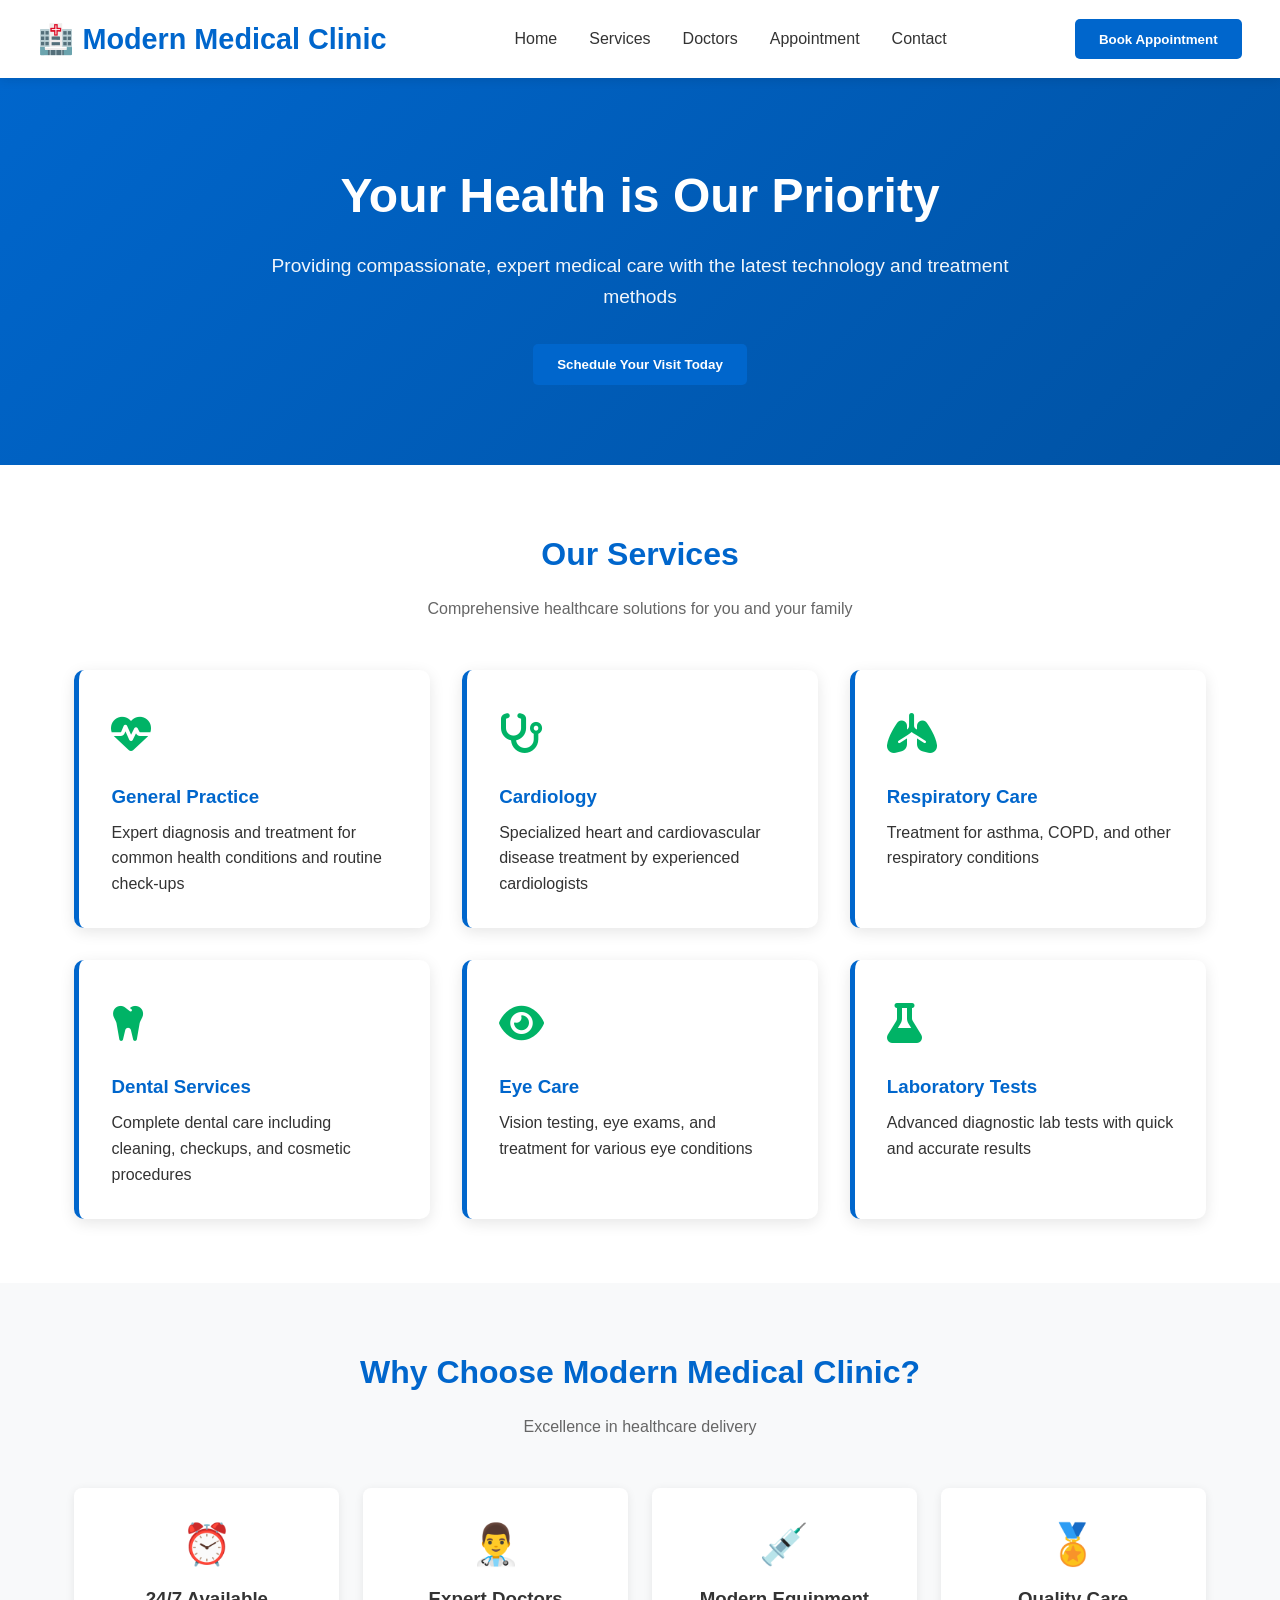
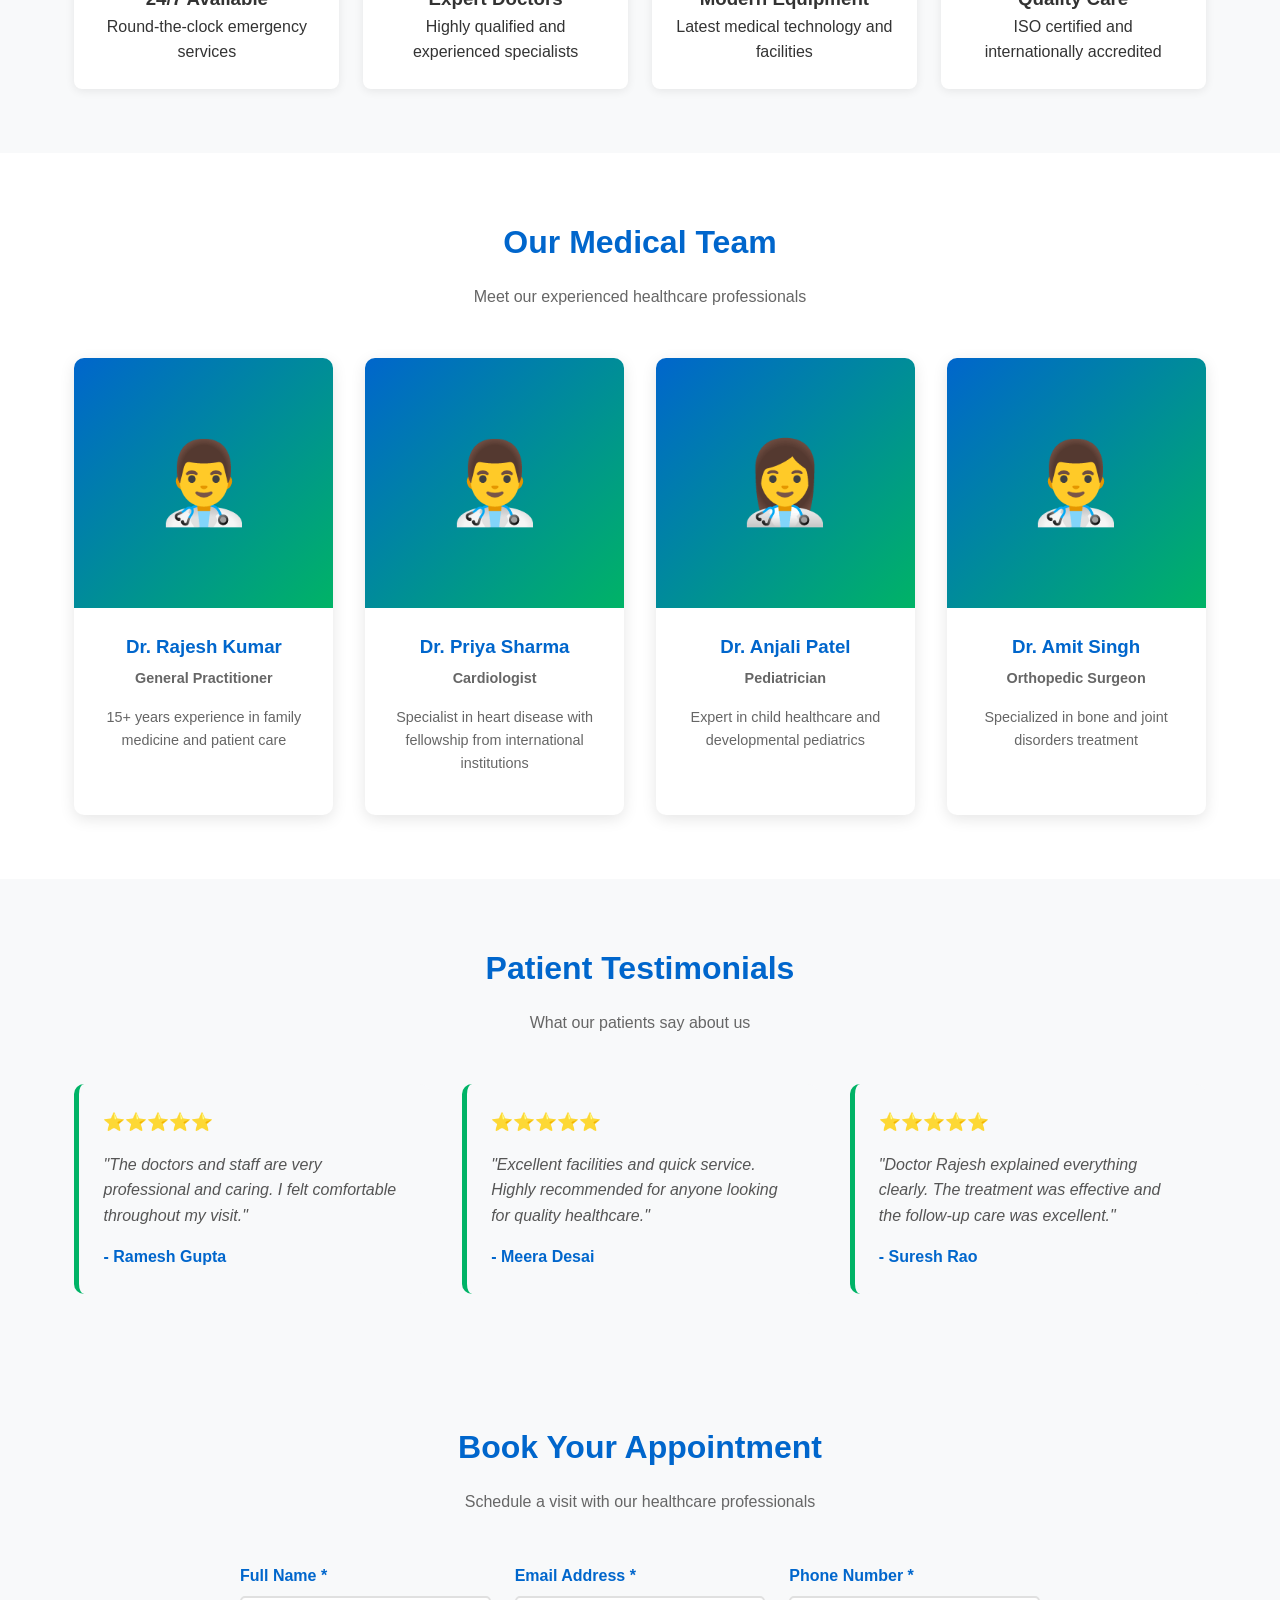
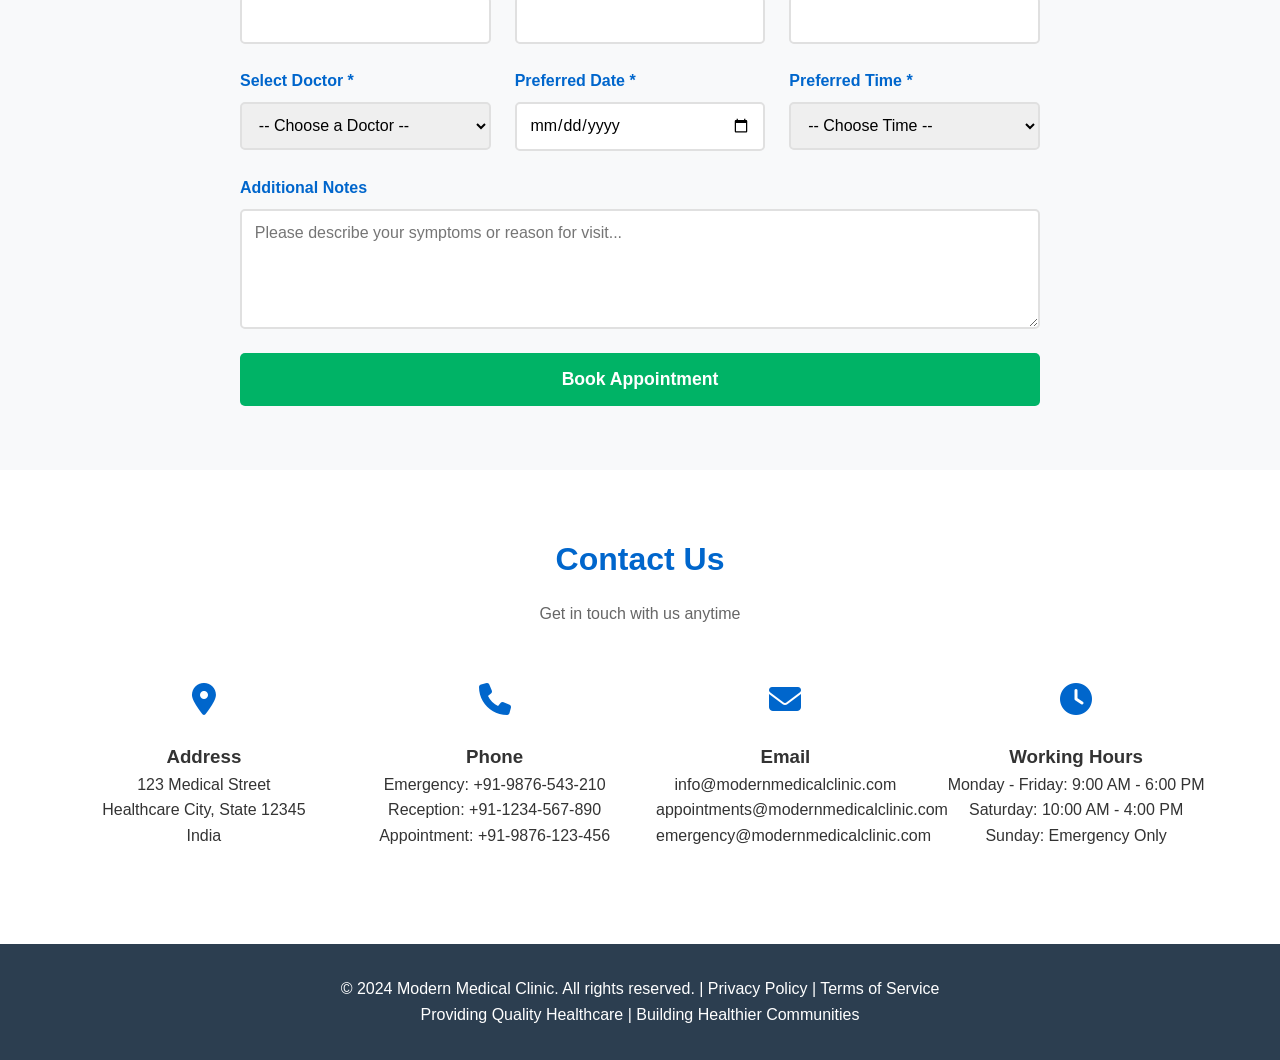
==== index.html @ bd591597 "index.html" ====
<!DOCTYPE html>
<html lang="en">
<head>
    <meta charset="UTF-8">
    <meta name="viewport" content="width=device-width, initial-scale=1.0">
    <title>Modern Medical Clinic - Healthcare Excellence</title>
    <link rel="stylesheet" href="https://cdnjs.cloudflare.com/ajax/libs/font-awesome/6.4.0/css/all.min.css">
    <style>
        * {
            margin: 0;
            padding: 0;
            box-sizing: border-box;
        }

        :root {
            --primary-color: #0066cc;
            --secondary-color: #00b366;
            --text-color: #333333;
            --light-bg: #f8f9fa;
            --border-color: #e0e0e0;
        }

        body {
            font-family: 'Segoe UI', Tahoma, Geneva, Verdana, sans-serif;
            line-height: 1.6;
            color: var(--text-color);
        }

        header {
            background: white;
            box-shadow: 0 2px 10px rgba(0,0,0,0.1);
            position: sticky;
            top: 0;
            z-index: 100;
        }

        .navbar {
            display: flex;
            justify-content: space-between;
            align-items: center;
            padding: 1rem 3%;
            max-width: 1400px;
            margin: 0 auto;
        }

        .logo {
            font-size: 1.8rem;
            font-weight: bold;
            color: var(--primary-color);
        }

        .nav-links {
            display: flex;
            gap: 2rem;
            list-style: none;
        }

        .nav-links a {
            text-decoration: none;
            color: var(--text-color);
            font-weight: 500;
            transition: color 0.3s;
        }

        .nav-links a:hover {
            color: var(--primary-color);
        }

        .cta-button {
            background: var(--primary-color);
            color: white;
            padding: 0.8rem 1.5rem;
            border-radius: 5px;
            text-decoration: none;
            transition: background 0.3s;
            border: none;
            cursor: pointer;
            font-weight: 600;
        }

        .cta-button:hover {
            background: #0052a3;
        }

        .hero {
            background: linear-gradient(135deg, var(--primary-color) 0%, #0052a3 100%);
            color: white;
            padding: 5rem 3%;
            text-align: center;
        }

        .hero-content {
            max-width: 800px;
            margin: 0 auto;
        }

        .hero h1 {
            font-size: 3rem;
            margin-bottom: 1rem;
        }

        .hero p {
            font-size: 1.2rem;
            margin-bottom: 2rem;
            opacity: 0.95;
        }

        .container {
            max-width: 1400px;
            margin: 0 auto;
            padding: 0 3%;
        }

        section {
            padding: 4rem 3%;
        }

        h2 {
            font-size: 2rem;
            text-align: center;
            margin-bottom: 1rem;
            color: var(--primary-color);
        }

        .section-subtitle {
            text-align: center;
            color: #666;
            margin-bottom: 3rem;
        }

        .services-grid {
            display: grid;
            grid-template-columns: repeat(auto-fit, minmax(280px, 1fr));
            gap: 2rem;
            margin-top: 3rem;
        }

        .service-card {
            background: white;
            padding: 2rem;
            border-radius: 10px;
            box-shadow: 0 4px 15px rgba(0,0,0,0.1);
            transition: transform 0.3s, box-shadow 0.3s;
            border-left: 5px solid var(--primary-color);
        }

        .service-card:hover {
            transform: translateY(-5px);
            box-shadow: 0 6px 20px rgba(0,0,0,0.15);
        }

        .service-icon {
            font-size: 2.5rem;
            color: var(--secondary-color);
            margin-bottom: 1rem;
        }

        .service-card h3 {
            color: var(--primary-color);
            margin-bottom: 0.5rem;
        }

        .doctors-grid {
            display: grid;
            grid-template-columns: repeat(auto-fit, minmax(250px, 1fr));
            gap: 2rem;
            margin-top: 3rem;
        }

        .doctor-card {
            background: white;
            border-radius: 10px;
            overflow: hidden;
            box-shadow: 0 4px 15px rgba(0,0,0,0.1);
            text-align: center;
            transition: transform 0.3s;
        }

        .doctor-card:hover {
            transform: translateY(-5px);
        }

        .doctor-image {
            width: 100%;
            height: 250px;
            background: linear-gradient(135deg, var(--primary-color), var(--secondary-color));
            display: flex;
            align-items: center;
            justify-content: center;
            font-size: 5rem;
            color: white;
        }

        .doctor-info {
            padding: 1.5rem;
        }

        .doctor-info h3 {
            color: var(--primary-color);
            margin-bottom: 0.3rem;
        }

        .doctor-info p {
            color: #666;
            font-size: 0.9rem;
            margin-bottom: 1rem;
        }

        .testimonials-grid {
            display: grid;
            grid-template-columns: repeat(auto-fit, minmax(300px, 1fr));
            gap: 2rem;
            margin-top: 3rem;
        }

        .testimonial-card {
            background: var(--light-bg);
            padding: 1.5rem;
            border-radius: 10px;
            border-left: 5px solid var(--secondary-color);
        }

        .testimonial-stars {
            color: #ffc107;
            margin-bottom: 1rem;
            font-size: 1.1rem;
        }

        .testimonial-text {
            margin-bottom: 1rem;
            font-style: italic;
            color: #555;
        }

        .testimonial-author {
            font-weight: 600;
            color: var(--primary-color);
        }

        .appointment-section {
            background: var(--light-bg);
        }

        .form-grid {
            display: grid;
            grid-template-columns: repeat(auto-fit, minmax(250px, 1fr));
            gap: 1.5rem;
            margin-top: 2rem;
        }

        .form-group {
            display: flex;
            flex-direction: column;
        }

        .form-group label {
            margin-bottom: 0.5rem;
            font-weight: 600;
            color: var(--primary-color);
        }

        .form-group input,
        .form-group textarea,
        .form-group select {
            padding: 0.8rem;
            border: 2px solid var(--border-color);
            border-radius: 5px;
            font-family: inherit;
            font-size: 1rem;
            transition: border-color 0.3s;
        }

        .form-group input:focus,
        .form-group textarea:focus,
        .form-group select:focus {
            outline: none;
            border-color: var(--primary-color);
        }

        .form-group textarea {
            resize: vertical;
            min-height: 120px;
        }

        .submit-button {
            grid-column: 1 / -1;
            padding: 1rem;
            background: var(--secondary-color);
            color: white;
            border: none;
            border-radius: 5px;
            font-size: 1.1rem;
            font-weight: 600;
            cursor: pointer;
            transition: background 0.3s;
        }

        .submit-button:hover {
            background: #009d52;
        }

        .contact-info {
            display: grid;
            grid-template-columns: repeat(auto-fit, minmax(250px, 1fr));
            gap: 2rem;
            margin-top: 3rem;
        }

        .contact-item {
            text-align: center;
        }

        .contact-icon {
            font-size: 2rem;
            color: var(--primary-color);
            margin-bottom: 1rem;
        }

        footer {
            background: #2c3e50;
            color: white;
            text-align: center;
            padding: 2rem;
            margin-top: 2rem;
        }

        .features {
            display: grid;
            grid-template-columns: repeat(auto-fit, minmax(200px, 1fr));
            gap: 1.5rem;
            margin-top: 3rem;
        }

        .feature-box {
            background: white;
            padding: 1.5rem;
            border-radius: 8px;
            text-align: center;
            box-shadow: 0 2px 10px rgba(0,0,0,0.08);
        }

        .feature-icon {
            font-size: 2.5rem;
            color: var(--secondary-color);
            margin-bottom: 0.5rem;
        }

        @media (max-width: 768px) {
            .nav-links {
                display: none;
            }

            .hero h1 {
                font-size: 2rem;
            }

            h2 {
                font-size: 1.5rem;
            }

            section {
                padding: 2rem 3%;
            }
        }
    </style>
</head>
<body>
    <header>
        <div class="navbar">
            <div class="logo">🏥 Modern Medical Clinic</div>
            <ul class="nav-links">
                <li><a href="#home">Home</a></li>
                <li><a href="#services">Services</a></li>
                <li><a href="#doctors">Doctors</a></li>
                <li><a href="#appointment">Appointment</a></li>
                <li><a href="#contact">Contact</a></li>
            </ul>
            <button class="cta-button" onclick="document.getElementById('appointment').scrollIntoView({behavior: 'smooth'})">Book Appointment</button>
        </div>
    </header>

    <section class="hero" id="home">
        <div class="hero-content">
            <h1>Your Health is Our Priority</h1>
            <p>Providing compassionate, expert medical care with the latest technology and treatment methods</p>
            <button class="cta-button" onclick="document.getElementById('appointment').scrollIntoView({behavior: 'smooth'})">Schedule Your Visit Today</button>
        </div>
    </section>

    <section id="services">
        <div class="container">
            <h2>Our Services</h2>
            <p class="section-subtitle">Comprehensive healthcare solutions for you and your family</p>
            
            <div class="services-grid">
                <div class="service-card">
                    <div class="service-icon">
                        <i class="fas fa-heartbeat"></i>
                    </div>
                    <h3>General Practice</h3>
                    <p>Expert diagnosis and treatment for common health conditions and routine check-ups</p>
                </div>

                <div class="service-card">
                    <div class="service-icon">
                        <i class="fas fa-stethoscope"></i>
                    </div>
                    <h3>Cardiology</h3>
                    <p>Specialized heart and cardiovascular disease treatment by experienced cardiologists</p>
                </div>

                <div class="service-card">
                    <div class="service-icon">
                        <i class="fas fa-lungs"></i>
                    </div>
                    <h3>Respiratory Care</h3>
                    <p>Treatment for asthma, COPD, and other respiratory conditions</p>
                </div>

                <div class="service-card">
                    <div class="service-icon">
                        <i class="fas fa-tooth"></i>
                    </div>
                    <h3>Dental Services</h3>
                    <p>Complete dental care including cleaning, checkups, and cosmetic procedures</p>
                </div>

                <div class="service-card">
                    <div class="service-icon">
                        <i class="fas fa-eye"></i>
                    </div>
                    <h3>Eye Care</h3>
                    <p>Vision testing, eye exams, and treatment for various eye conditions</p>
                </div>

                <div class="service-card">
                    <div class="service-icon">
                        <i class="fas fa-flask"></i>
                    </div>
                    <h3>Laboratory Tests</h3>
                    <p>Advanced diagnostic lab tests with quick and accurate results</p>
                </div>
            </div>
        </div>
    </section>

    <section style="background: var(--light-bg);">
        <div class="container">
            <h2>Why Choose Modern Medical Clinic?</h2>
            <p class="section-subtitle">Excellence in healthcare delivery</p>
            
            <div class="features">
                <div class="feature-box">
                    <div class="feature-icon">⏰</div>
                    <h3>24/7 Available</h3>
                    <p>Round-the-clock emergency services</p>
                </div>

                <div class="feature-box">
                    <div class="feature-icon">👨‍⚕️</div>
                    <h3>Expert Doctors</h3>
                    <p>Highly qualified and experienced specialists</p>
                </div>

                <div class="feature-box">
                    <div class="feature-icon">💉</div>
                    <h3>Modern Equipment</h3>
                    <p>Latest medical technology and facilities</p>
                </div>

                <div class="feature-box">
                    <div class="feature-icon">🏅</div>
                    <h3>Quality Care</h3>
                    <p>ISO certified and internationally accredited</p>
                </div>
            </div>
        </div>
    </section>

    <section id="doctors">
        <div class="container">
            <h2>Our Medical Team</h2>
            <p class="section-subtitle">Meet our experienced healthcare professionals</p>
            
            <div class="doctors-grid">
                <div class="doctor-card">
                    <div class="doctor-image">👨‍⚕️</div>
                    <div class="doctor-info">
                        <h3>Dr. Rajesh Kumar</h3>
                        <p><strong>General Practitioner</strong></p>
                        <p>15+ years experience in family medicine and patient care</p>
                    </div>
                </div>

                <div class="doctor-card">
                    <div class="doctor-image">👨‍⚕️</div>
                    <div class="doctor-info">
                        <h3>Dr. Priya Sharma</h3>
                        <p><strong>Cardiologist</strong></p>
                        <p>Specialist in heart disease with fellowship from international institutions</p>
                    </div>
                </div>

                <div class="doctor-card">
                    <div class="doctor-image">👩‍⚕️</div>
                    <div class="doctor-info">
                        <h3>Dr. Anjali Patel</h3>
                        <p><strong>Pediatrician</strong></p>
                        <p>Expert in child healthcare and developmental pediatrics</p>
                    </div>
                </div>

                <div class="doctor-card">
                    <div class="doctor-image">👨‍⚕️</div>
                    <div class="doctor-info">
                        <h3>Dr. Amit Singh</h3>
                        <p><strong>Orthopedic Surgeon</strong></p>
                        <p>Specialized in bone and joint disorders treatment</p>
                    </div>
                </div>
            </div>
        </div>
    </section>

    <section style="background: var(--light-bg);">
        <div class="container">
            <h2>Patient Testimonials</h2>
            <p class="section-subtitle">What our patients say about us</p>
            
            <div class="testimonials-grid">
                <div class="testimonial-card">
                    <div class="testimonial-stars">⭐⭐⭐⭐⭐</div>
                    <p class="testimonial-text">"The doctors and staff are very professional and caring. I felt comfortable throughout my visit."</p>
                    <p class="testimonial-author">- Ramesh Gupta</p>
                </div>

                <div class="testimonial-card">
                    <div class="testimonial-stars">⭐⭐⭐⭐⭐</div>
                    <p class="testimonial-text">"Excellent facilities and quick service. Highly recommended for anyone looking for quality healthcare."</p>
                    <p class="testimonial-author">- Meera Desai</p>
                </div>

                <div class="testimonial-card">
                    <div class="testimonial-stars">⭐⭐⭐⭐⭐</div>
                    <p class="testimonial-text">"Doctor Rajesh explained everything clearly. The treatment was effective and the follow-up care was excellent."</p>
                    <p class="testimonial-author">- Suresh Rao</p>
                </div>
            </div>
        </div>
    </section>

    <section class="appointment-section" id="appointment">
        <div class="container">
            <h2>Book Your Appointment</h2>
            <p class="section-subtitle">Schedule a visit with our healthcare professionals</p>
            
            <form onsubmit="submitForm(event)" style="max-width: 800px; margin: 0 auto;">
                <div class="form-grid">
                    <div class="form-group">
                        <label for="name">Full Name *</label>
                        <input type="text" id="name" name="name" required>
                    </div>

                    <div class="form-group">
                        <label for="email">Email Address *</label>
                        <input type="email" id="email" name="email" required>
                    </div>

                    <div class="form-group">
                        <label for="phone">Phone Number *</label>
                        <input type="tel" id="phone" name="phone" required>
                    </div>

                    <div class="form-group">
                        <label for="doctor">Select Doctor *</label>
                        <select id="doctor" name="doctor" required>
                            <option value="">-- Choose a Doctor --</option>
                            <option value="Dr. Rajesh Kumar">Dr. Rajesh Kumar - General Practitioner</option>
                            <option value="Dr. Priya Sharma">Dr. Priya Sharma - Cardiologist</option>
                            <option value="Dr. Anjali Patel">Dr. Anjali Patel - Pediatrician</option>
                            <option value="Dr. Amit Singh">Dr. Amit Singh - Orthopedic Surgeon</option>
                        </select>
                    </div>

                    <div class="form-group">
                        <label for="date">Preferred Date *</label>
                        <input type="date" id="date" name="date" required>
                    </div>

                    <div class="form-group">
                        <label for="time">Preferred Time *</label>
                        <select id="time" name="time" required>
                            <option value="">-- Choose Time --</option>
                            <option value="09:00 AM">09:00 AM</option>
                            <option value="10:00 AM">10:00 AM</option>
                            <option value="11:00 AM">11:00 AM</option>
                            <option value="02:00 PM">02:00 PM</option>
                            <option value="03:00 PM">03:00 PM</option>
                            <option value="04:00 PM">04:00 PM</option>
                        </select>
                    </div>

                    <div class="form-group" style="grid-column: 1 / -1;">
                        <label for="message">Additional Notes</label>
                        <textarea id="message" name="message" placeholder="Please describe your symptoms or reason for visit..."></textarea>
                    </div>

                    <button type="submit" class="submit-button">Book Appointment</button>
                </div>
            </form>
        </div>
    </section>

    <section id="contact">
        <div class="container">
            <h2>Contact Us</h2>
            <p class="section-subtitle">Get in touch with us anytime</p>
            
            <div class="contact-info">
                <div class="contact-item">
                    <div class="contact-icon">
                        <i class="fas fa-map-marker-alt"></i>
                    </div>
                    <h3>Address</h3>
                    <p>123 Medical Street<br>Healthcare City, State 12345<br>India</p>
                </div>

                <div class="contact-item">
                    <div class="contact-icon">
                        <i class="fas fa-phone"></i>
                    </div>
                    <h3>Phone</h3>
                    <p>Emergency: +91-9876-543-210<br>Reception: +91-1234-567-890<br>Appointment: +91-9876-123-456</p>
                </div>

                <div class="contact-item">
                    <div class="contact-icon">
                        <i class="fas fa-envelope"></i>
                    </div>
                    <h3>Email</h3>
                    <p>info@modernmedicalclinic.com<br>appointments@modernmedicalclinic.com<br>emergency@modernmedicalclinic.com</p>
                </div>

                <div class="contact-item">
                    <div class="contact-icon">
                        <i class="fas fa-clock"></i>
                    </div>
                    <h3>Working Hours</h3>
                    <p>Monday - Friday: 9:00 AM - 6:00 PM<br>Saturday: 10:00 AM - 4:00 PM<br>Sunday: Emergency Only</p>
                </div>
            </div>
        </div>
    </section>

    <footer>
        <p>&copy; 2024 Modern Medical Clinic. All rights reserved. | Privacy Policy | Terms of Service</p>
        <p>Providing Quality Healthcare | Building Healthier Communities</p>
    </footer>

    <script>
        function submitForm(event) {
            event.preventDefault();
            
            const name = document.getElementById('name').value;
            const email = document.getElementById('email').value;
            const phone = document.getElementById('phone').value;
            const doctor = document.getElementById('doctor').value;
            const date = document.getElementById('date').value;
            const time = document.getElementById('time').value;
            const message = document.getElementById('message').value;

            const appointmentData = {
                name: name,
                email: email,
                phone: phone,
                doctor: doctor,
                date: date,
                time: time,
                message: message,
                bookingTime: new Date().toLocaleString()
            };

            console.log('Appointment Booked:', appointmentData);
            
            alert(`Thank you ${name}!\n\nYour appointment has been requested:\n\nDoctor: ${doctor}\nDate: ${date}\nTime: ${time}\n\nWe will confirm your appointment via email shortly.`);
            
            document.querySelector('form').reset();
            
            // In a real scenario, this would send data to a server
            // fetch('/api/appointments', { method: 'POST', body: JSON.stringify(appointmentData) })
        }

        // Smooth scrolling for navigation links
        document.querySelectorAll('a[href^="#"]').forEach(anchor => {
            anchor.addEventListener('click', function(e) {
                e.preventDefault();
                const target = document.querySelector(this.getAttribute('href'));
                if(target) {
                    target.scrollIntoView({behavior: 'smooth'});
                }
            });
        });
    </script>
</body>
</html>
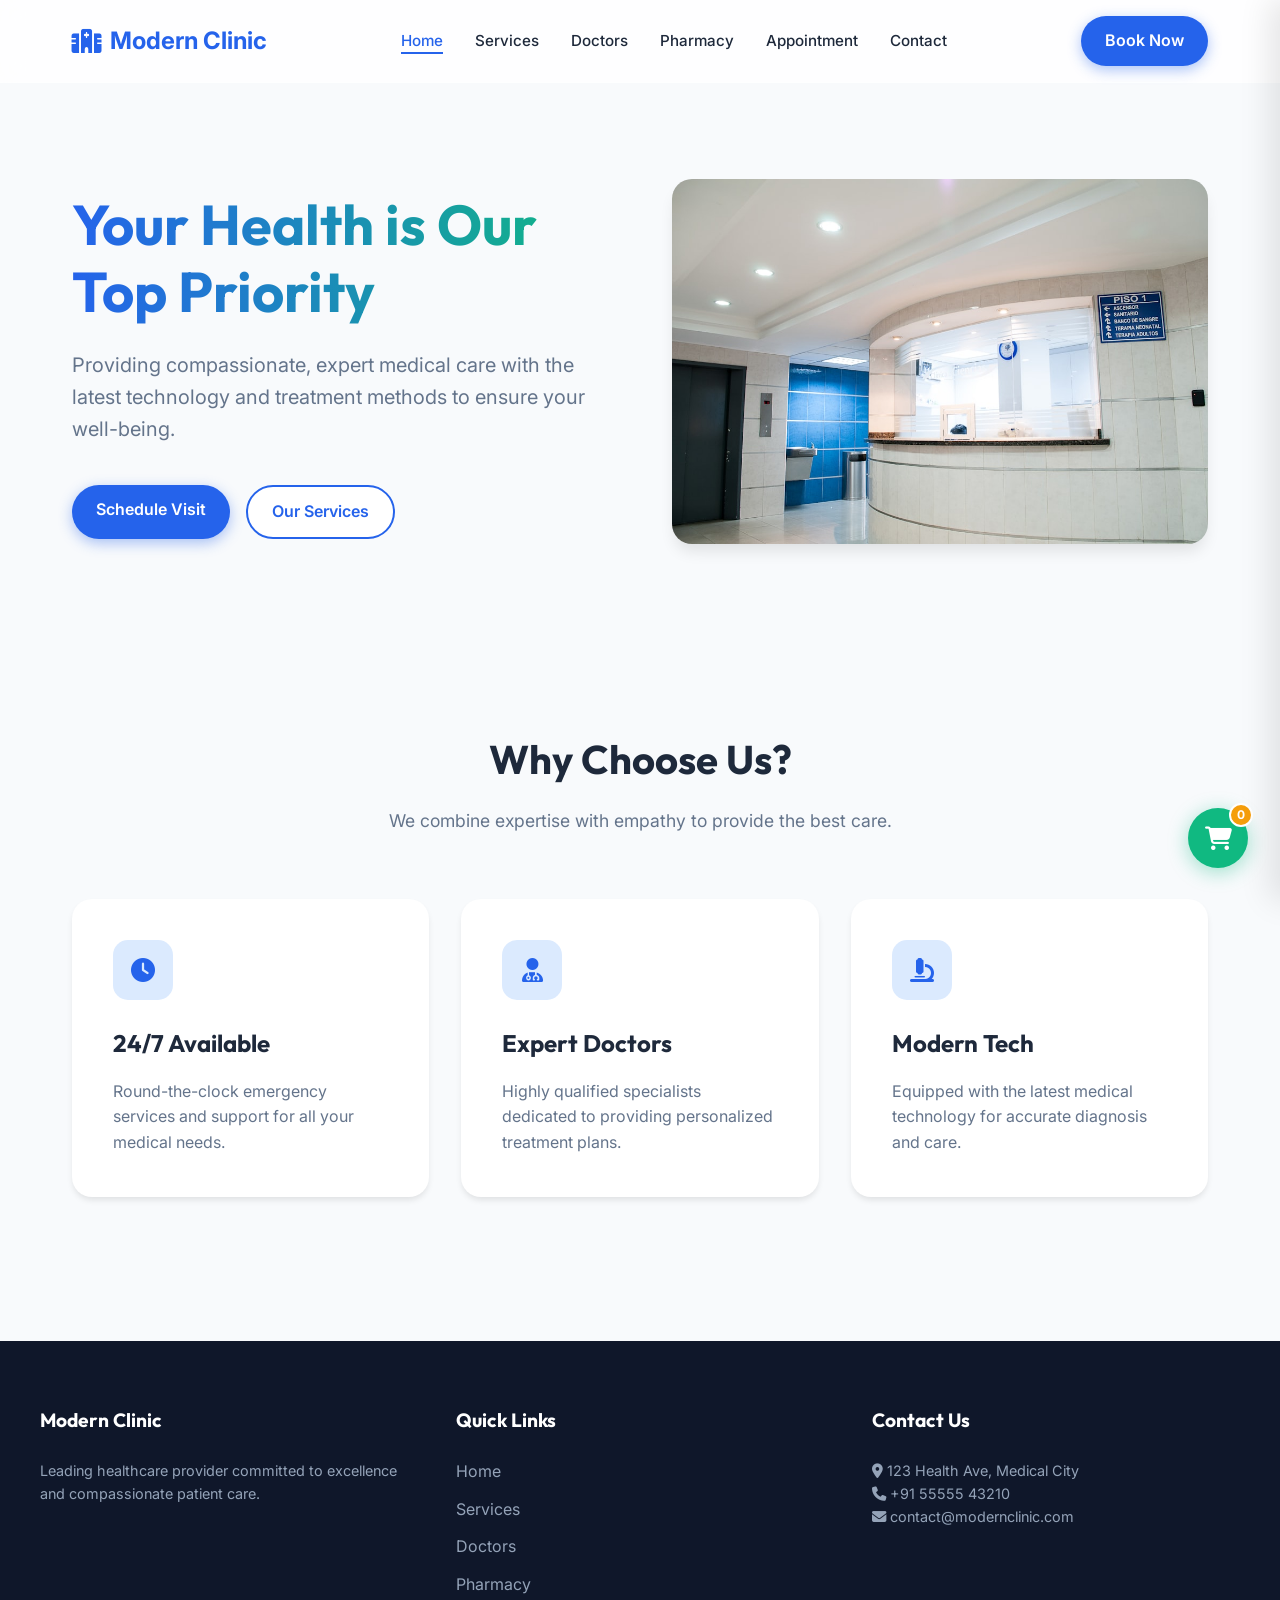
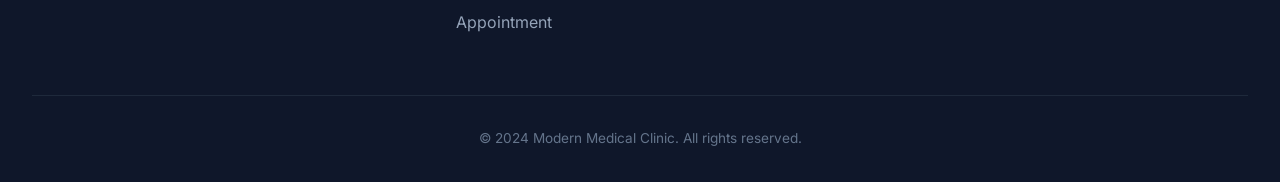
==== commit 11e6276e: "Add files via upload" ====
--- a/index.html
+++ b/index.html
@@ -1,705 +1,104 @@
 <!DOCTYPE html>
 <html lang="en">
+
 <head>
     <meta charset="UTF-8">
     <meta name="viewport" content="width=device-width, initial-scale=1.0">
-    <title>Modern Medical Clinic - Healthcare Excellence</title>
+    <title>Modern Medical Clinic | Excellence in Healthcare</title>
+    <meta name="description"
+        content="Welcome to Modern Medical Clinic. We provide compassionate, expert medical care with the latest technology and treatment methods.">
     <link rel="stylesheet" href="https://cdnjs.cloudflare.com/ajax/libs/font-awesome/6.4.0/css/all.min.css">
-    <style>
-        * {
-            margin: 0;
-            padding: 0;
-            box-sizing: border-box;
-        }
+    <link rel="stylesheet" href="style.css">
+</head>
 
-        :root {
-            --primary-color: #0066cc;
-            --secondary-color: #00b366;
-            --text-color: #333333;
-            --light-bg: #f8f9fa;
-            --border-color: #e0e0e0;
-        }
-
-        body {
-            font-family: 'Segoe UI', Tahoma, Geneva, Verdana, sans-serif;
-            line-height: 1.6;
-            color: var(--text-color);
-        }
-
-        header {
-            background: white;
-            box-shadow: 0 2px 10px rgba(0,0,0,0.1);
-            position: sticky;
-            top: 0;
-            z-index: 100;
-        }
-
-        .navbar {
-            display: flex;
-            justify-content: space-between;
-            align-items: center;
-            padding: 1rem 3%;
-            max-width: 1400px;
-            margin: 0 auto;
-        }
-
-        .logo {
-            font-size: 1.8rem;
-            font-weight: bold;
-            color: var(--primary-color);
-        }
-
-        .nav-links {
-            display: flex;
-            gap: 2rem;
-            list-style: none;
-        }
-
-        .nav-links a {
-            text-decoration: none;
-            color: var(--text-color);
-            font-weight: 500;
-            transition: color 0.3s;
-        }
-
-        .nav-links a:hover {
-            color: var(--primary-color);
-        }
-
-        .cta-button {
-            background: var(--primary-color);
-            color: white;
-            padding: 0.8rem 1.5rem;
-            border-radius: 5px;
-            text-decoration: none;
-            transition: background 0.3s;
-            border: none;
-            cursor: pointer;
-            font-weight: 600;
-        }
-
-        .cta-button:hover {
-            background: #0052a3;
-        }
-
-        .hero {
-            background: linear-gradient(135deg, var(--primary-color) 0%, #0052a3 100%);
-            color: white;
-            padding: 5rem 3%;
-            text-align: center;
-        }
-
-        .hero-content {
-            max-width: 800px;
-            margin: 0 auto;
-        }
-
-        .hero h1 {
-            font-size: 3rem;
-            margin-bottom: 1rem;
-        }
-
-        .hero p {
-            font-size: 1.2rem;
-            margin-bottom: 2rem;
-            opacity: 0.95;
-        }
-
-        .container {
-            max-width: 1400px;
-            margin: 0 auto;
-            padding: 0 3%;
-        }
-
-        section {
-            padding: 4rem 3%;
-        }
-
-        h2 {
-            font-size: 2rem;
-            text-align: center;
-            margin-bottom: 1rem;
-            color: var(--primary-color);
-        }
-
-        .section-subtitle {
-            text-align: center;
-            color: #666;
-            margin-bottom: 3rem;
-        }
-
-        .services-grid {
-            display: grid;
-            grid-template-columns: repeat(auto-fit, minmax(280px, 1fr));
-            gap: 2rem;
-            margin-top: 3rem;
-        }
-
-        .service-card {
-            background: white;
-            padding: 2rem;
-            border-radius: 10px;
-            box-shadow: 0 4px 15px rgba(0,0,0,0.1);
-            transition: transform 0.3s, box-shadow 0.3s;
-            border-left: 5px solid var(--primary-color);
-        }
-
-        .service-card:hover {
-            transform: translateY(-5px);
-            box-shadow: 0 6px 20px rgba(0,0,0,0.15);
-        }
-
-        .service-icon {
-            font-size: 2.5rem;
-            color: var(--secondary-color);
-            margin-bottom: 1rem;
-        }
-
-        .service-card h3 {
-            color: var(--primary-color);
-            margin-bottom: 0.5rem;
-        }
-
-        .doctors-grid {
-            display: grid;
-            grid-template-columns: repeat(auto-fit, minmax(250px, 1fr));
-            gap: 2rem;
-            margin-top: 3rem;
-        }
-
-        .doctor-card {
-            background: white;
-            border-radius: 10px;
-            overflow: hidden;
-            box-shadow: 0 4px 15px rgba(0,0,0,0.1);
-            text-align: center;
-            transition: transform 0.3s;
-        }
-
-        .doctor-card:hover {
-            transform: translateY(-5px);
-        }
-
-        .doctor-image {
-            width: 100%;
-            height: 250px;
-            background: linear-gradient(135deg, var(--primary-color), var(--secondary-color));
-            display: flex;
-            align-items: center;
-            justify-content: center;
-            font-size: 5rem;
-            color: white;
-        }
-
-        .doctor-info {
-            padding: 1.5rem;
-        }
-
-        .doctor-info h3 {
-            color: var(--primary-color);
-            margin-bottom: 0.3rem;
-        }
-
-        .doctor-info p {
-            color: #666;
-            font-size: 0.9rem;
-            margin-bottom: 1rem;
-        }
-
-        .testimonials-grid {
-            display: grid;
-            grid-template-columns: repeat(auto-fit, minmax(300px, 1fr));
-            gap: 2rem;
-            margin-top: 3rem;
-        }
-
-        .testimonial-card {
-            background: var(--light-bg);
-            padding: 1.5rem;
-            border-radius: 10px;
-            border-left: 5px solid var(--secondary-color);
-        }
-
-        .testimonial-stars {
-            color: #ffc107;
-            margin-bottom: 1rem;
-            font-size: 1.1rem;
-        }
-
-        .testimonial-text {
-            margin-bottom: 1rem;
-            font-style: italic;
-            color: #555;
-        }
-
-        .testimonial-author {
-            font-weight: 600;
-            color: var(--primary-color);
-        }
-
-        .appointment-section {
-            background: var(--light-bg);
-        }
-
-        .form-grid {
-            display: grid;
-            grid-template-columns: repeat(auto-fit, minmax(250px, 1fr));
-            gap: 1.5rem;
-            margin-top: 2rem;
-        }
-
-        .form-group {
-            display: flex;
-            flex-direction: column;
-        }
-
-        .form-group label {
-            margin-bottom: 0.5rem;
-            font-weight: 600;
-            color: var(--primary-color);
-        }
-
-        .form-group input,
-        .form-group textarea,
-        .form-group select {
-            padding: 0.8rem;
-            border: 2px solid var(--border-color);
-            border-radius: 5px;
-            font-family: inherit;
-            font-size: 1rem;
-            transition: border-color 0.3s;
-        }
-
-        .form-group input:focus,
-        .form-group textarea:focus,
-        .form-group select:focus {
-            outline: none;
-            border-color: var(--primary-color);
-        }
-
-        .form-group textarea {
-            resize: vertical;
-            min-height: 120px;
-        }
-
-        .submit-button {
-            grid-column: 1 / -1;
-            padding: 1rem;
-            background: var(--secondary-color);
-            color: white;
-            border: none;
-            border-radius: 5px;
-            font-size: 1.1rem;
-            font-weight: 600;
-            cursor: pointer;
-            transition: background 0.3s;
-        }
-
-        .submit-button:hover {
-            background: #009d52;
-        }
-
-        .contact-info {
-            display: grid;
-            grid-template-columns: repeat(auto-fit, minmax(250px, 1fr));
-            gap: 2rem;
-            margin-top: 3rem;
-        }
-
-        .contact-item {
-            text-align: center;
-        }
-
-        .contact-icon {
-            font-size: 2rem;
-            color: var(--primary-color);
-            margin-bottom: 1rem;
-        }
-
-        footer {
-            background: #2c3e50;
-            color: white;
-            text-align: center;
-            padding: 2rem;
-            margin-top: 2rem;
-        }
-
-        .features {
-            display: grid;
-            grid-template-columns: repeat(auto-fit, minmax(200px, 1fr));
-            gap: 1.5rem;
-            margin-top: 3rem;
-        }
-
-        .feature-box {
-            background: white;
-            padding: 1.5rem;
-            border-radius: 8px;
-            text-align: center;
-            box-shadow: 0 2px 10px rgba(0,0,0,0.08);
-        }
-
-        .feature-icon {
-            font-size: 2.5rem;
-            color: var(--secondary-color);
-            margin-bottom: 0.5rem;
-        }
-
-        @media (max-width: 768px) {
-            .nav-links {
-                display: none;
-            }
-
-            .hero h1 {
-                font-size: 2rem;
-            }
-
-            h2 {
-                font-size: 1.5rem;
-            }
-
-            section {
-                padding: 2rem 3%;
-            }
-        }
-    </style>
-</head>
 <body>
     <header>
-        <div class="navbar">
-            <div class="logo">🏥 Modern Medical Clinic</div>
+        <nav class="navbar">
+            <a href="index.html" class="logo">
+                <i class="fas fa-hospital-alt"></i> Modern Clinic
+            </a>
             <ul class="nav-links">
-                <li><a href="#home">Home</a></li>
-                <li><a href="#services">Services</a></li>
-                <li><a href="#doctors">Doctors</a></li>
-                <li><a href="#appointment">Appointment</a></li>
-                <li><a href="#contact">Contact</a></li>
+                <li><a href="index.html">Home</a></li>
+                <li><a href="services.html">Services</a></li>
+                <li><a href="doctors.html">Doctors</a></li>
+                <li><a href="pharmacy.html">Pharmacy</a></li>
+                <li><a href="appointment.html">Appointment</a></li>
+                <li><a href="contact.html">Contact</a></li>
             </ul>
-            <button class="cta-button" onclick="document.getElementById('appointment').scrollIntoView({behavior: 'smooth'})">Book Appointment</button>
-        </div>
+            <a href="appointment.html" class="cta-button">Book Now</a>
+        </nav>
     </header>
 
-    <section class="hero" id="home">
-        <div class="hero-content">
-            <h1>Your Health is Our Priority</h1>
-            <p>Providing compassionate, expert medical care with the latest technology and treatment methods</p>
-            <button class="cta-button" onclick="document.getElementById('appointment').scrollIntoView({behavior: 'smooth'})">Schedule Your Visit Today</button>
-        </div>
-    </section>
+    <main>
+        <section class="hero">
+            <div class="hero-content">
+                <h1>Your Health is Our <br><span>Top Priority</span></h1>
+                <p>Providing compassionate, expert medical care with the latest technology and treatment methods to
+                    ensure your well-being.</p>
+                <div class="hero-btns">
+                    <a href="appointment.html" class="cta-button">Schedule Visit</a>
+                    <a href="services.html" class="btn-secondary">Our Services</a>
+                </div>
+            </div>
+            <div class="hero-image">
+                <img src="assets/images/hero.jpg" alt="Medical Team">
+            </div>
+        </section>
 
-    <section id="services">
-        <div class="container">
-            <h2>Our Services</h2>
-            <p class="section-subtitle">Comprehensive healthcare solutions for you and your family</p>
-            
+        <section class="features-summary">
+            <div class="section-header">
+                <h2>Why Choose Us?</h2>
+                <p>We combine expertise with empathy to provide the best care.</p>
+            </div>
             <div class="services-grid">
                 <div class="service-card">
-                    <div class="service-icon">
-                        <i class="fas fa-heartbeat"></i>
-                    </div>
-                    <h3>General Practice</h3>
-                    <p>Expert diagnosis and treatment for common health conditions and routine check-ups</p>
+                    <div class="service-icon"><i class="fas fa-clock"></i></div>
+                    <h3>24/7 Available</h3>
+                    <p>Round-the-clock emergency services and support for all your medical needs.</p>
                 </div>
-
                 <div class="service-card">
-                    <div class="service-icon">
-                        <i class="fas fa-stethoscope"></i>
-                    </div>
-                    <h3>Cardiology</h3>
-                    <p>Specialized heart and cardiovascular disease treatment by experienced cardiologists</p>
+                    <div class="service-icon"><i class="fas fa-user-md"></i></div>
+                    <h3>Expert Doctors</h3>
+                    <p>Highly qualified specialists dedicated to providing personalized treatment plans.</p>
                 </div>
-
                 <div class="service-card">
-                    <div class="service-icon">
-                        <i class="fas fa-lungs"></i>
-                    </div>
-                    <h3>Respiratory Care</h3>
-                    <p>Treatment for asthma, COPD, and other respiratory conditions</p>
-                </div>
-
-                <div class="service-card">
-                    <div class="service-icon">
-                        <i class="fas fa-tooth"></i>
-                    </div>
-                    <h3>Dental Services</h3>
-                    <p>Complete dental care including cleaning, checkups, and cosmetic procedures</p>
-                </div>
-
-                <div class="service-card">
-                    <div class="service-icon">
-                        <i class="fas fa-eye"></i>
-                    </div>
-                    <h3>Eye Care</h3>
-                    <p>Vision testing, eye exams, and treatment for various eye conditions</p>
-                </div>
-
-                <div class="service-card">
-                    <div class="service-icon">
-                        <i class="fas fa-flask"></i>
-                    </div>
-                    <h3>Laboratory Tests</h3>
-                    <p>Advanced diagnostic lab tests with quick and accurate results</p>
+                    <div class="service-icon"><i class="fas fa-microscope"></i></div>
+                    <h3>Modern Tech</h3>
+                    <p>Equipped with the latest medical technology for accurate diagnosis and care.</p>
                 </div>
             </div>
-        </div>
-    </section>
+        </section>
+    </main>
 
-    <section style="background: var(--light-bg);">
-        <div class="container">
-            <h2>Why Choose Modern Medical Clinic?</h2>
-            <p class="section-subtitle">Excellence in healthcare delivery</p>
-            
-            <div class="features">
-                <div class="feature-box">
-                    <div class="feature-icon">⏰</div>
-                    <h3>24/7 Available</h3>
-                    <p>Round-the-clock emergency services</p>
-                </div>
-
-                <div class="feature-box">
-                    <div class="feature-icon">👨‍⚕️</div>
-                    <h3>Expert Doctors</h3>
-                    <p>Highly qualified and experienced specialists</p>
-                </div>
-
-                <div class="feature-box">
-                    <div class="feature-icon">💉</div>
-                    <h3>Modern Equipment</h3>
-                    <p>Latest medical technology and facilities</p>
-                </div>
-
-                <div class="feature-box">
-                    <div class="feature-icon">🏅</div>
-                    <h3>Quality Care</h3>
-                    <p>ISO certified and internationally accredited</p>
-                </div>
+    <footer>
+        <div class="footer-content">
+            <div class="footer-section">
+                <h4>Modern Clinic</h4>
+                <p>Leading healthcare provider committed to excellence and compassionate patient care.</p>
+            </div>
+            <div class="footer-section">
+                <h4>Quick Links</h4>
+                <ul class="footer-links">
+                    <li><a href="index.html">Home</a></li>
+                    <li><a href="services.html">Services</a></li>
+                    <li><a href="doctors.html">Doctors</a></li>
+                    <li><a href="pharmacy.html">Pharmacy</a></li>
+                    <li><a href="appointment.html">Appointment</a></li>
+                </ul>
+            </div>
+            <div class="footer-section">
+                <h4>Contact Us</h4>
+                <p><i class="fas fa-map-marker-alt"></i> 123 Health Ave, Medical City</p>
+                <p><i class="fas fa-phone"></i> +91 55555 43210</p>
+                <p><i class="fas fa-envelope"></i> contact@modernclinic.com</p>
             </div>
         </div>
-    </section>
-
-    <section id="doctors">
-        <div class="container">
-            <h2>Our Medical Team</h2>
-            <p class="section-subtitle">Meet our experienced healthcare professionals</p>
-            
-            <div class="doctors-grid">
-                <div class="doctor-card">
-                    <div class="doctor-image">👨‍⚕️</div>
-                    <div class="doctor-info">
-                        <h3>Dr. Rajesh Kumar</h3>
-                        <p><strong>General Practitioner</strong></p>
-                        <p>15+ years experience in family medicine and patient care</p>
-                    </div>
-                </div>
-
-                <div class="doctor-card">
-                    <div class="doctor-image">👨‍⚕️</div>
-                    <div class="doctor-info">
-                        <h3>Dr. Priya Sharma</h3>
-                        <p><strong>Cardiologist</strong></p>
-                        <p>Specialist in heart disease with fellowship from international institutions</p>
-                    </div>
-                </div>
-
-                <div class="doctor-card">
-                    <div class="doctor-image">👩‍⚕️</div>
-                    <div class="doctor-info">
-                        <h3>Dr. Anjali Patel</h3>
-                        <p><strong>Pediatrician</strong></p>
-                        <p>Expert in child healthcare and developmental pediatrics</p>
-                    </div>
-                </div>
-
-                <div class="doctor-card">
-                    <div class="doctor-image">👨‍⚕️</div>
-                    <div class="doctor-info">
-                        <h3>Dr. Amit Singh</h3>
-                        <p><strong>Orthopedic Surgeon</strong></p>
-                        <p>Specialized in bone and joint disorders treatment</p>
-                    </div>
-                </div>
-            </div>
+        <div class="footer-bottom">
+            <p>&copy; 2024 Modern Medical Clinic. All rights reserved.</p>
         </div>
-    </section>
-
-    <section style="background: var(--light-bg);">
-        <div class="container">
-            <h2>Patient Testimonials</h2>
-            <p class="section-subtitle">What our patients say about us</p>
-            
-            <div class="testimonials-grid">
-                <div class="testimonial-card">
-                    <div class="testimonial-stars">⭐⭐⭐⭐⭐</div>
-                    <p class="testimonial-text">"The doctors and staff are very professional and caring. I felt comfortable throughout my visit."</p>
-                    <p class="testimonial-author">- Ramesh Gupta</p>
-                </div>
-
-                <div class="testimonial-card">
-                    <div class="testimonial-stars">⭐⭐⭐⭐⭐</div>
-                    <p class="testimonial-text">"Excellent facilities and quick service. Highly recommended for anyone looking for quality healthcare."</p>
-                    <p class="testimonial-author">- Meera Desai</p>
-                </div>
-
-                <div class="testimonial-card">
-                    <div class="testimonial-stars">⭐⭐⭐⭐⭐</div>
-                    <p class="testimonial-text">"Doctor Rajesh explained everything clearly. The treatment was effective and the follow-up care was excellent."</p>
-                    <p class="testimonial-author">- Suresh Rao</p>
-                </div>
-            </div>
-        </div>
-    </section>
-
-    <section class="appointment-section" id="appointment">
-        <div class="container">
-            <h2>Book Your Appointment</h2>
-            <p class="section-subtitle">Schedule a visit with our healthcare professionals</p>
-            
-            <form onsubmit="submitForm(event)" style="max-width: 800px; margin: 0 auto;">
-                <div class="form-grid">
-                    <div class="form-group">
-                        <label for="name">Full Name *</label>
-                        <input type="text" id="name" name="name" required>
-                    </div>
-
-                    <div class="form-group">
-                        <label for="email">Email Address *</label>
-                        <input type="email" id="email" name="email" required>
-                    </div>
-
-                    <div class="form-group">
-                        <label for="phone">Phone Number *</label>
-                        <input type="tel" id="phone" name="phone" required>
-                    </div>
-
-                    <div class="form-group">
-                        <label for="doctor">Select Doctor *</label>
-                        <select id="doctor" name="doctor" required>
-                            <option value="">-- Choose a Doctor --</option>
-                            <option value="Dr. Rajesh Kumar">Dr. Rajesh Kumar - General Practitioner</option>
-                            <option value="Dr. Priya Sharma">Dr. Priya Sharma - Cardiologist</option>
-                            <option value="Dr. Anjali Patel">Dr. Anjali Patel - Pediatrician</option>
-                            <option value="Dr. Amit Singh">Dr. Amit Singh - Orthopedic Surgeon</option>
-                        </select>
-                    </div>
-
-                    <div class="form-group">
-                        <label for="date">Preferred Date *</label>
-                        <input type="date" id="date" name="date" required>
-                    </div>
-
-                    <div class="form-group">
-                        <label for="time">Preferred Time *</label>
-                        <select id="time" name="time" required>
-                            <option value="">-- Choose Time --</option>
-                            <option value="09:00 AM">09:00 AM</option>
-                            <option value="10:00 AM">10:00 AM</option>
-                            <option value="11:00 AM">11:00 AM</option>
-                            <option value="02:00 PM">02:00 PM</option>
-                            <option value="03:00 PM">03:00 PM</option>
-                            <option value="04:00 PM">04:00 PM</option>
-                        </select>
-                    </div>
-
-                    <div class="form-group" style="grid-column: 1 / -1;">
-                        <label for="message">Additional Notes</label>
-                        <textarea id="message" name="message" placeholder="Please describe your symptoms or reason for visit..."></textarea>
-                    </div>
-
-                    <button type="submit" class="submit-button">Book Appointment</button>
-                </div>
-            </form>
-        </div>
-    </section>
-
-    <section id="contact">
-        <div class="container">
-            <h2>Contact Us</h2>
-            <p class="section-subtitle">Get in touch with us anytime</p>
-            
-            <div class="contact-info">
-                <div class="contact-item">
-                    <div class="contact-icon">
-                        <i class="fas fa-map-marker-alt"></i>
-                    </div>
-                    <h3>Address</h3>
-                    <p>123 Medical Street<br>Healthcare City, State 12345<br>India</p>
-                </div>
-
-                <div class="contact-item">
-                    <div class="contact-icon">
-                        <i class="fas fa-phone"></i>
-                    </div>
-                    <h3>Phone</h3>
-                    <p>Emergency: +91-9876-543-210<br>Reception: +91-1234-567-890<br>Appointment: +91-9876-123-456</p>
-                </div>
-
-                <div class="contact-item">
-                    <div class="contact-icon">
-                        <i class="fas fa-envelope"></i>
-                    </div>
-                    <h3>Email</h3>
-                    <p>info@modernmedicalclinic.com<br>appointments@modernmedicalclinic.com<br>emergency@modernmedicalclinic.com</p>
-                </div>
-
-                <div class="contact-item">
-                    <div class="contact-icon">
-                        <i class="fas fa-clock"></i>
-                    </div>
-                    <h3>Working Hours</h3>
-                    <p>Monday - Friday: 9:00 AM - 6:00 PM<br>Saturday: 10:00 AM - 4:00 PM<br>Sunday: Emergency Only</p>
-                </div>
-            </div>
-        </div>
-    </section>
-
-    <footer>
-        <p>&copy; 2024 Modern Medical Clinic. All rights reserved. | Privacy Policy | Terms of Service</p>
-        <p>Providing Quality Healthcare | Building Healthier Communities</p>
     </footer>
 
-    <script>
-        function submitForm(event) {
-            event.preventDefault();
-            
-            const name = document.getElementById('name').value;
-            const email = document.getElementById('email').value;
-            const phone = document.getElementById('phone').value;
-            const doctor = document.getElementById('doctor').value;
-            const date = document.getElementById('date').value;
-            const time = document.getElementById('time').value;
-            const message = document.getElementById('message').value;
+    <script src="script.js"></script>
+</body>
 
-            const appointmentData = {
-                name: name,
-                email: email,
-                phone: phone,
-                doctor: doctor,
-                date: date,
-                time: time,
-                message: message,
-                bookingTime: new Date().toLocaleString()
-            };
-
-            console.log('Appointment Booked:', appointmentData);
-            
-            alert(`Thank you ${name}!\n\nYour appointment has been requested:\n\nDoctor: ${doctor}\nDate: ${date}\nTime: ${time}\n\nWe will confirm your appointment via email shortly.`);
-            
-            document.querySelector('form').reset();
-            
-            // In a real scenario, this would send data to a server
-            // fetch('/api/appointments', { method: 'POST', body: JSON.stringify(appointmentData) })
-        }
-
-        // Smooth scrolling for navigation links
-        document.querySelectorAll('a[href^="#"]').forEach(anchor => {
-            anchor.addEventListener('click', function(e) {
-                e.preventDefault();
-                const target = document.querySelector(this.getAttribute('href'));
-                if(target) {
-                    target.scrollIntoView({behavior: 'smooth'});
-                }
-            });
-        });
-    </script>
-</body>
-</html>
+</html>
--- a/style.css
+++ b/style.css
@@ -0,0 +1,754 @@
+@import url('https://fonts.googleapis.com/css2?family=Outfit:wght@300;400;500;600;700&family=Inter:wght@300;400;500;600&display=swap');
+
+:root {
+    --primary: #2563eb;
+    --primary-dark: #1d4ed8;
+    --primary-light: #dbeafe;
+    --secondary: #10b981;
+    --accent: #f59e0b;
+    --text-main: #1e293b;
+    --text-muted: #64748b;
+    --bg-body: #f8fafc;
+    --bg-card: #ffffff;
+    --glass-bg: rgba(255, 255, 255, 0.8);
+    --glass-border: rgba(255, 255, 255, 0.2);
+    --shadow-sm: 0 1px 2px 0 rgb(0 0 0 / 0.05);
+    --shadow-md: 0 4px 6px -1px rgb(0 0 0 / 0.1);
+    --shadow-lg: 0 10px 15px -3px rgb(0 0 0 / 0.1);
+    --transition: all 0.3s cubic-bezier(0.4, 0, 0.2, 1);
+}
+
+* {
+    margin: 0;
+    padding: 0;
+    box-sizing: border-box;
+}
+
+body {
+    font-family: 'Inter', sans-serif;
+    background-color: var(--bg-body);
+    color: var(--text-main);
+    line-height: 1.6;
+    overflow-x: hidden;
+}
+
+h1, h2, h3, h4 {
+    font-family: 'Outfit', sans-serif;
+    font-weight: 700;
+}
+
+/* Navbar */
+header {
+    background: var(--glass-bg);
+    backdrop-filter: blur(12px);
+    -webkit-backdrop-filter: blur(12px);
+    border-bottom: 1px solid var(--glass-border);
+    position: sticky;
+    top: 0;
+    z-index: 1000;
+}
+
+.navbar {
+    max-width: 1200px;
+    margin: 0 auto;
+    padding: 1rem 2rem;
+    display: flex;
+    justify-content: space-between;
+    align-items: center;
+}
+
+.logo {
+    font-size: 1.5rem;
+    font-weight: 700;
+    color: var(--primary);
+    text-decoration: none;
+    display: flex;
+    align-items: center;
+    gap: 0.5rem;
+}
+
+.nav-links {
+    display: flex;
+    gap: 2rem;
+    list-style: none;
+}
+
+.nav-links a {
+    text-decoration: none;
+    color: var(--text-main);
+    font-weight: 500;
+    font-size: 0.95rem;
+    transition: var(--transition);
+    position: relative;
+}
+
+.nav-links a::after {
+    content: '';
+    position: absolute;
+    bottom: -4px;
+    left: 0;
+    width: 0;
+    height: 2px;
+    background: var(--primary);
+    transition: var(--transition);
+}
+
+.nav-links a:hover {
+    color: var(--primary);
+}
+
+.nav-links a:hover::after {
+    width: 100%;
+}
+
+.nav-links a.active {
+    color: var(--primary);
+}
+
+.nav-links a.active::after {
+    width: 100%;
+}
+
+.cta-button {
+    background: var(--primary);
+    color: white;
+    padding: 0.75rem 1.5rem;
+    border-radius: 50px;
+    text-decoration: none;
+    font-weight: 600;
+    transition: var(--transition);
+    border: none;
+    cursor: pointer;
+    box-shadow: 0 4px 14px 0 rgba(37, 99, 235, 0.39);
+}
+
+.cta-button:hover {
+    background: var(--primary-dark);
+    transform: translateY(-2px);
+    box-shadow: 0 6px 20px rgba(37, 99, 235, 0.23);
+}
+
+/* Sections */
+section {
+    padding: 5rem 2rem;
+    max-width: 1200px;
+    margin: 0 auto;
+}
+
+.section-header {
+    text-align: center;
+    margin-bottom: 4rem;
+}
+
+.section-header h2 {
+    font-size: 2.5rem;
+    color: var(--text-main);
+    margin-bottom: 1rem;
+}
+
+.section-header p {
+    color: var(--text-muted);
+    font-size: 1.1rem;
+}
+
+/* Hero Section */
+.hero {
+    display: grid;
+    grid-template-columns: 1fr 1fr;
+    align-items: center;
+    gap: 4rem;
+    padding: 6rem 2rem;
+}
+
+.hero-content h1 {
+    font-size: 3.5rem;
+    line-height: 1.2;
+    margin-bottom: 1.5rem;
+    background: linear-gradient(to right, var(--primary), var(--secondary));
+    -webkit-background-clip: text;
+    -webkit-text-fill-color: transparent;
+}
+
+.hero-content p {
+    font-size: 1.25rem;
+    color: var(--text-muted);
+    margin-bottom: 2.5rem;
+}
+
+.hero-btns {
+    display: flex;
+    gap: 1rem;
+}
+
+.btn-secondary {
+    background: white;
+    color: var(--primary);
+    border: 2px solid var(--primary);
+    padding: 0.75rem 1.5rem;
+    border-radius: 50px;
+    text-decoration: none;
+    font-weight: 600;
+    transition: var(--transition);
+}
+
+.btn-secondary:hover {
+    background: var(--primary-light);
+}
+
+.hero-image img {
+    width: 100%;
+    border-radius: 20px;
+    box-shadow: var(--shadow-lg);
+}
+
+/* Services Grid */
+.services-grid {
+    display: grid;
+    grid-template-columns: repeat(auto-fit, minmax(300px, 1fr));
+    gap: 2rem;
+}
+
+.service-card {
+    background: var(--bg-card);
+    padding: 2.5rem;
+    border-radius: 20px;
+    box-shadow: var(--shadow-md);
+    transition: var(--transition);
+    border: 1px solid transparent;
+}
+
+.service-card:hover {
+    transform: translateY(-10px);
+    box-shadow: var(--shadow-lg);
+    border-color: var(--primary-light);
+}
+
+.service-icon {
+    width: 60px;
+    height: 60px;
+    background: var(--primary-light);
+    color: var(--primary);
+    display: flex;
+    align-items: center;
+    justify-content: center;
+    font-size: 1.5rem;
+    border-radius: 15px;
+    margin-bottom: 1.5rem;
+}
+
+.service-card h3 {
+    margin-bottom: 1rem;
+    font-size: 1.5rem;
+}
+
+.service-card p {
+    color: var(--text-muted);
+}
+
+/* Doctors Grid */
+.doctors-grid {
+    display: grid;
+    grid-template-columns: repeat(auto-fit, minmax(250px, 1fr));
+    gap: 2rem;
+}
+
+.doctor-card {
+    background: var(--bg-card);
+    border-radius: 20px;
+    overflow: hidden;
+    box-shadow: var(--shadow-md);
+    transition: var(--transition);
+}
+
+.doctor-card:hover {
+    transform: translateY(-5px);
+    box-shadow: var(--shadow-lg);
+}
+
+.doctor-img {
+    height: 300px;
+    background: #e2e8f0;
+    position: relative;
+    overflow: hidden;
+}
+
+.doctor-img img {
+    width: 100%;
+    height: 100%;
+    object-fit: cover;
+}
+
+.doctor-info {
+    padding: 1.5rem;
+    text-align: center;
+}
+
+.doctor-info h3 {
+    font-size: 1.25rem;
+    margin-bottom: 0.25rem;
+}
+
+.doctor-info .specialty {
+    color: var(--primary);
+    font-weight: 600;
+    font-size: 0.9rem;
+    margin-bottom: 1rem;
+}
+
+/* Pharmacy Section */
+.pharmacy-grid {
+    display: grid;
+    grid-template-columns: repeat(auto-fill, minmax(220px, 1fr));
+    gap: 1.5rem;
+    margin-top: 2rem;
+}
+
+.medicine-card {
+    background: var(--bg-card);
+    border-radius: 15px;
+    padding: 1.25rem;
+    box-shadow: var(--shadow-sm);
+    transition: var(--transition);
+    border: 1px solid #f1f5f9;
+    display: flex;
+    flex-direction: column;
+}
+
+.medicine-card:hover {
+    box-shadow: var(--shadow-md);
+    transform: translateY(-5px);
+    border-color: var(--primary-light);
+}
+
+.medicine-img {
+    width: 100%;
+    height: 160px;
+    background: var(--bg-body);
+    border-radius: 10px;
+    margin-bottom: 1rem;
+    display: flex;
+    align-items: center;
+    justify-content: center;
+    font-size: 3rem;
+    color: var(--primary);
+}
+
+.medicine-info h4 {
+    font-size: 1.1rem;
+    margin-bottom: 0.25rem;
+    color: var(--text-main);
+}
+
+.medicine-category {
+    font-size: 0.8rem;
+    color: var(--primary);
+    font-weight: 600;
+    text-transform: uppercase;
+    letter-spacing: 0.5px;
+    margin-bottom: 0.5rem;
+    display: block;
+}
+
+.medicine-price {
+    font-size: 1.25rem;
+    font-weight: 700;
+    color: var(--secondary);
+    margin: 0.5rem 0;
+}
+
+.medicine-desc {
+    font-size: 0.85rem;
+    color: var(--text-muted);
+    margin-bottom: 1rem;
+    flex-grow: 1;
+}
+
+.buy-btn {
+    width: 100%;
+    padding: 0.6rem;
+    background: var(--primary-light);
+    color: var(--primary);
+    border: none;
+    border-radius: 8px;
+    font-weight: 600;
+    cursor: pointer;
+    transition: var(--transition);
+}
+
+.buy-btn:hover {
+    background: var(--primary);
+    color: white;
+}
+
+/* Filter Section */
+.pharmacy-controls {
+    display: flex;
+    flex-direction: column;
+    align-items: center;
+    gap: 2rem;
+    margin-bottom: 3rem;
+}
+
+.search-container {
+    width: 100%;
+    max-width: 600px;
+    position: relative;
+}
+
+.search-container i {
+    position: absolute;
+    left: 1.25rem;
+    top: 50%;
+    transform: translateY(-50%);
+    color: var(--text-muted);
+}
+
+.medicine-search {
+    width: 100%;
+    padding: 1rem 1rem 1rem 3.5rem;
+    border: 2px solid #e2e8f0;
+    border-radius: 50px;
+    font-family: inherit;
+    font-size: 1rem;
+    transition: var(--transition);
+    box-shadow: var(--shadow-sm);
+}
+
+.medicine-search:focus {
+    outline: none;
+    border-color: var(--primary);
+    box-shadow: 0 0 0 4px var(--primary-light);
+}
+
+.pharmacy-filters {
+    display: flex;
+    gap: 0.75rem;
+    flex-wrap: wrap;
+    justify-content: center;
+}
+
+.filter-btn {
+    padding: 0.5rem 1.25rem;
+    border-radius: 50px;
+    border: 1px solid #e2e8f0;
+    background: white;
+    cursor: pointer;
+    font-weight: 500;
+    transition: var(--transition);
+}
+
+.filter-btn.active, .filter-btn:hover {
+    background: var(--primary);
+    color: white;
+    border-color: var(--primary);
+}
+
+/* Cart Styles */
+.cart-floating-btn {
+    position: fixed;
+    bottom: 2rem;
+    right: 2rem;
+    width: 60px;
+    height: 60px;
+    background: var(--secondary);
+    color: white;
+    border-radius: 50%;
+    display: flex;
+    align-items: center;
+    justify-content: center;
+    font-size: 1.5rem;
+    cursor: pointer;
+    box-shadow: 0 4px 20px rgba(16, 185, 129, 0.4);
+    z-index: 1001;
+    transition: var(--transition);
+}
+
+.cart-floating-btn:hover {
+    transform: scale(1.1);
+    background: #0d9668;
+}
+
+.cart-badge {
+    position: absolute;
+    top: -5px;
+    right: -5px;
+    background: var(--accent);
+    color: white;
+    font-size: 0.75rem;
+    width: 24px;
+    height: 24px;
+    border-radius: 50%;
+    display: flex;
+    align-items: center;
+    justify-content: center;
+    font-weight: 700;
+    border: 2px solid white;
+}
+
+.cart-sidebar {
+    position: fixed;
+    top: 0;
+    right: -400px;
+    width: 400px;
+    height: 100%;
+    background: white;
+    box-shadow: -10px 0 30px rgba(0,0,0,0.1);
+    z-index: 2000;
+    transition: var(--transition);
+    display: flex;
+    flex-direction: column;
+    padding: 2rem;
+}
+
+.cart-sidebar.open {
+    right: 0;
+}
+
+.cart-header {
+    display: flex;
+    justify-content: space-between;
+    align-items: center;
+    margin-bottom: 2rem;
+    border-bottom: 1px solid #f1f5f9;
+    padding-bottom: 1rem;
+}
+
+.close-cart {
+    cursor: pointer;
+    font-size: 1.5rem;
+    color: var(--text-muted);
+}
+
+.cart-items {
+    flex-grow: 1;
+    overflow-y: auto;
+    display: flex;
+    flex-direction: column;
+    gap: 1.5rem;
+}
+
+.cart-item {
+    display: flex;
+    gap: 1rem;
+    align-items: center;
+}
+
+.cart-item-info {
+    flex-grow: 1;
+}
+
+.cart-item-info h5 {
+    font-size: 0.95rem;
+    margin-bottom: 0.25rem;
+}
+
+.cart-item-info p {
+    font-size: 0.85rem;
+    color: var(--secondary);
+    font-weight: 700;
+}
+
+.remove-item {
+    color: #ef4444;
+    cursor: pointer;
+    font-size: 0.9rem;
+}
+
+.cart-footer {
+    margin-top: 2rem;
+    border-top: 1px solid #f1f5f9;
+    padding-top: 1.5rem;
+}
+
+.cart-total {
+    display: flex;
+    justify-content: space-between;
+    font-size: 1.25rem;
+    font-weight: 700;
+    margin-bottom: 1.5rem;
+}
+
+.checkout-btn {
+    width: 100%;
+    padding: 1rem;
+    background: var(--primary);
+    color: white;
+    border: none;
+    border-radius: 12px;
+    font-weight: 700;
+    cursor: pointer;
+    transition: var(--transition);
+}
+
+.checkout-btn:hover {
+    background: var(--primary-dark);
+}
+
+.cart-overlay {
+    position: fixed;
+    top: 0;
+    left: 0;
+    width: 100%;
+    height: 100%;
+    background: rgba(0,0,0,0.5);
+    z-index: 1999;
+    display: none;
+}
+
+.cart-overlay.open {
+    display: block;
+}
+
+/* Contact Info Styles */
+.contact-container {
+    display: grid;
+    grid-template-columns: 1fr 1.5fr;
+    gap: 4rem;
+    background: white;
+    padding: 3rem;
+    border-radius: 30px;
+    box-shadow: var(--shadow-lg);
+}
+
+.contact-info-list {
+    display: flex;
+    flex-direction: column;
+    gap: 2rem;
+}
+
+.contact-item {
+    display: flex;
+    gap: 1rem;
+}
+
+.contact-item i {
+    font-size: 1.5rem;
+    color: var(--primary);
+}
+
+.contact-item h4 {
+    margin-bottom: 0.25rem;
+}
+
+.contact-item p {
+    color: var(--text-muted);
+}
+
+.form-group {
+    margin-bottom: 1.5rem;
+}
+
+.form-group label {
+    display: block;
+    margin-bottom: 0.5rem;
+    font-weight: 600;
+    font-size: 0.9rem;
+}
+
+.form-group input, .form-group select, .form-group textarea {
+    width: 100%;
+    padding: 0.75rem 1rem;
+    border: 1px solid #e2e8f0;
+    border-radius: 10px;
+    font-family: inherit;
+    transition: var(--transition);
+}
+
+.form-group input:focus, .form-group select:focus, .form-group textarea:focus {
+    outline: none;
+    border-color: var(--primary);
+    box-shadow: 0 0 0 4px var(--primary-light);
+}
+
+.submit-btn {
+    width: 100%;
+    padding: 1rem;
+    background: var(--primary);
+    color: white;
+    border: none;
+    border-radius: 10px;
+    font-weight: 700;
+    cursor: pointer;
+    transition: var(--transition);
+}
+
+.submit-btn:hover {
+    background: var(--primary-dark);
+}
+
+/* Footer */
+footer {
+    background: #0f172a;
+    color: white;
+    padding: 4rem 2rem 2rem;
+    margin-top: 4rem;
+}
+
+.footer-content {
+    max-width: 1200px;
+    margin: 0 auto;
+    display: grid;
+    grid-template-columns: repeat(auto-fit, minmax(200px, 1fr));
+    gap: 3rem;
+    margin-bottom: 3rem;
+}
+
+.footer-section h4 {
+    margin-bottom: 1.5rem;
+    font-size: 1.2rem;
+}
+
+.footer-section p {
+    color: #94a3b8;
+    font-size: 0.9rem;
+}
+
+.footer-links {
+    list-style: none;
+}
+
+.footer-links li {
+    margin-bottom: 0.75rem;
+}
+
+.footer-links a {
+    color: #94a3b8;
+    text-decoration: none;
+    transition: var(--transition);
+}
+
+.footer-links a:hover {
+    color: white;
+    padding-left: 5px;
+}
+
+.footer-bottom {
+    text-align: center;
+    padding-top: 2rem;
+    border-top: 1px solid #1e293b;
+    color: #64748b;
+    font-size: 0.85rem;
+}
+
+/* Responsive */
+@media (max-width: 968px) {
+    .hero {
+        grid-template-columns: 1fr;
+        text-align: center;
+    }
+    .hero-btns {
+        justify-content: center;
+    }
+    .contact-container {
+        grid-template-columns: 1fr;
+    }
+}
+
+@media (max-width: 768px) {
+    .nav-links {
+        display: none;
+    }
+    .hero-content h1 {
+        font-size: 2.5rem;
+    }
+}
